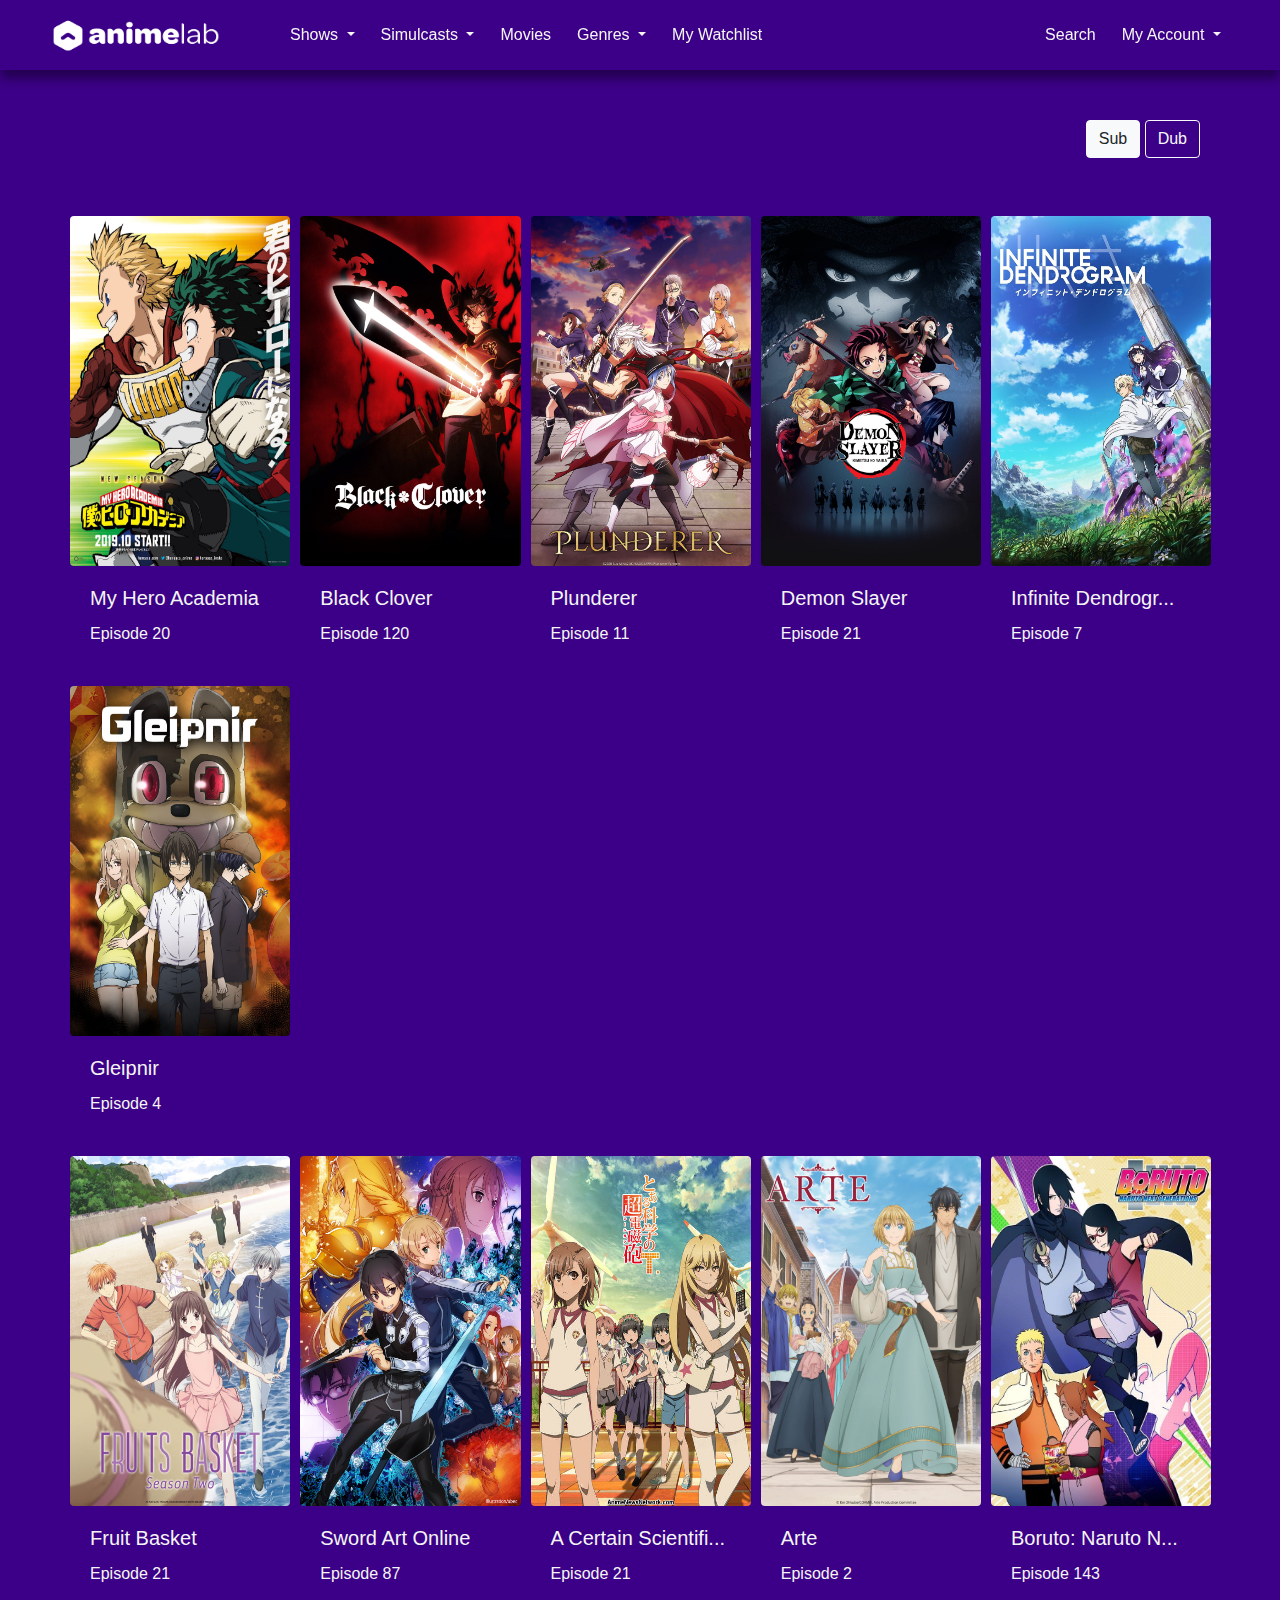
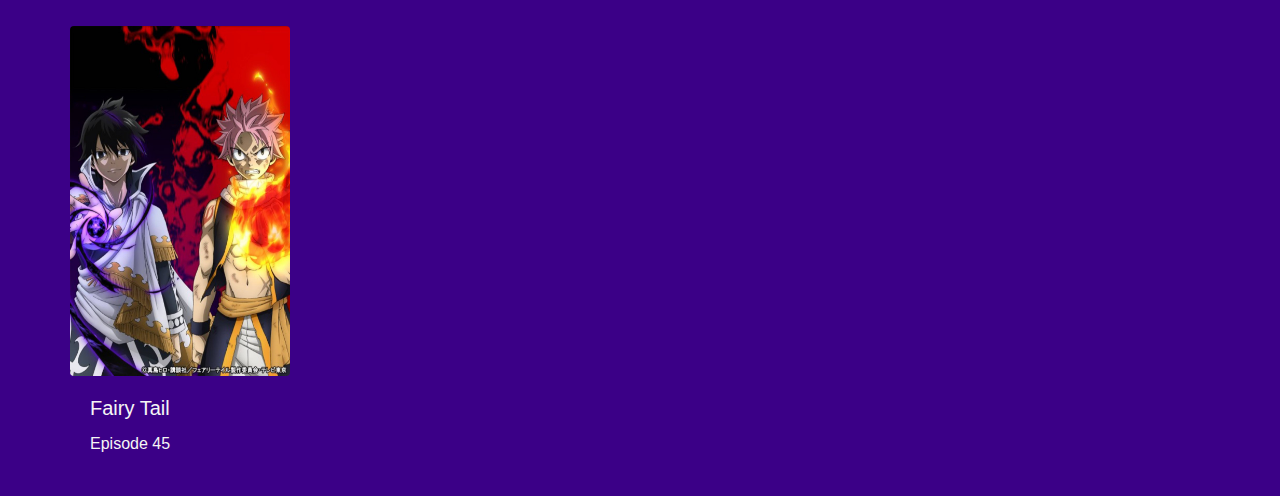
==== recentlyAdded.htm @ 4f89d4c1 "HiFi" ====
<!DOCTYPE html>
<html lang="en">

<head>
    <meta charset="UTF-8">
    <meta name="viewport" content="width=device-width, initial-scale=1.0">
    <meta http-equiv="X-UA-Compatible" content="ie=edge">
    <title>AnimeLab - Watch Anime Online</title>
    <link rel="stylesheet" href="https://maxcdn.bootstrapcdn.com/bootstrap/4.0.0/css/bootstrap.min.css"
        integrity="sha384-Gn5384xqQ1aoWXA+058RXPxPg6fy4IWvTNh0E263XmFcJlSAwiGgFAW/dAiS6JXm" crossorigin="anonymous">
    <link rel="stylesheet" href="css/style.css">
</head>

<body>

    <div class="navbar1">
        <nav class="navbar sticky-top navbar-expand-md" style="height: 70px;">
            <a href="index.htm" class="navbar-brand"><img src="img/logo.png" width="240" height="50" alt=""></a>
            <button class="navbar-toggler" data-toggle="collapse" data-target="#navbarMenu">
                <span class="navbar-toggler-icon"></span>
            </button>
            <div class="collapse navbar-collapse" id="navbarMenu">
                <ul class="navbar-nav">
                    <li class="nav-item dropdown">
                        <a class="nav-link dropdown-toggle" href="#" id="navbarDropdown" role="button"
                            data-toggle="dropdown" aria-haspopup="true" aria-expanded="false">
                            Shows
                        </a>
                        <div class="dropdown-menu" aria-labelledby="navbarDropdown">
                            <a class="dropdown-item" href="#">All Shows</a>
                            <a class="dropdown-item" href="#">Recently Added</a>
                            <a class="dropdown-item" href="#">Popular Shows</a>
                            <a class="dropdown-item" href="#">Subbed Shows</a>
                            <a class="dropdown-item" href="#">Dubbed Shows</a>
                        </div>
                    </li>
                    <li class="nav-item dropdown">
                        <a class="nav-link dropdown-toggle" href="#" id="navbarDropdown" role="button"
                            data-toggle="dropdown" aria-haspopup="true" aria-expanded="false">
                            Simulcasts
                        </a>
                        <div class="dropdown-menu" aria-labelledby="navbarDropdown">
                            <a class="dropdown-item" href="#">Simulcasting Now</a>
                            <a class="dropdown-item" href="recentlyAdded.htm">Recently Aired</a>
                            <a class="dropdown-item" href="#">Simulcast Schedule</a>
                        </div>
                    </li>
                    <li class="nav-item">
                        <a class="nav-link" href="#">Movies</a>
                    </li>
                    <li class="nav-item dropdown">
                        <a class="nav-link dropdown-toggle" href="#" id="navbarDropdown" role="button"
                            data-toggle="dropdown" aria-haspopup="true" aria-expanded="false">
                            Genres
                        </a>
                        <div class="dropdown-menu" aria-labelledby="navbarDropdown">
                            <a class="dropdown-item" href="#">Action</a>
                            <a class="dropdown-item" href="#">Adventure</a>
                            <a class="dropdown-item" href="#">Comedy</a>
                            <a class="dropdown-item" href="#">Drama</a>
                            <a class="dropdown-item" href="#">Fantasy</a>
                            <a class="dropdown-item" href="#">Romance</a>
                            <a class="dropdown-item" href="#">Sci-fi</a>
                            <a class="dropdown-item" href="#">Shonen</a>
                            <a class="dropdown-item" href="#">Slice of life</a>
                            <a class="dropdown-item" href="#">Sports</a>
                            <a class="dropdown-item" href="#">Supernatural</a>
                        </div>
                    </li>
                    <li class="nav-item">
                        <a class="nav-link" href="#">My Watchlist</a>
                    </li>
                </ul>
                <ul class="navbar-nav ml-auto">
                    <li class="nav-item">
                        <a class="nav-link" href="#">Search</a>
                    </li>
                    <li class="nav-item dropdown">
                        <a class="nav-link dropdown-toggle" href="#" id="navbarDropdown" role="button"
                            data-toggle="dropdown" aria-haspopup="true" aria-expanded="false">
                            My Account
                        </a>
                        <div class="dropdown-menu" aria-labelledby="navbarDropdown">
                            <a class="dropdown-item" href="#">Preferences</a>
                            <a class="dropdown-item" href="#">Connect a deveice</a>
                            <a class="dropdown-item" href="#">Priority Support</a>
                            <a class="dropdown-item" href="#">Sign Out</a>
                        </div>
                    </li>
                </ul>
            </div>

        </nav>
    </div>



    <div class="tab">
        <button class="tablinks btn btn-outline-light" onclick="openCity(event, 'Sub')" id="defaultOpen">Sub</button>
        <button class="tablinks btn btn-outline-light" onclick="openCity(event, 'Dub')">Dub</button>
    </div>

    <br><br><br><br>


    <div id="Sub" class="tabcontent container-fluid">
        <div class="card-deck">
            <div class="card-content">
                <img src="img/Season4.png" class="card-img-top" alt="...">
                <div class="card-body">
                    <h5 class="card-title">My Hero Academia</h5>
                    <a href="#" class="card-link">Episode 20</a>
                </div>
            </div>
            <div class="card-content">
                <img src="img/BlackClover.jpg" class="card-img-top" alt="...">
                <div class="card-body">
                    <h5 class="card-title">Black Clover</h5>
                    <a href="#" class="card-link">Episode 120</a>
                </div>
            </div>
            <div class="card-content">
                <img src="img/plunderer1.jpg" class="card-img-top" alt="...">
                <div class="card-body">
                    <h5 class="card-title">Plunderer</h5>
                    <a href="#" class="card-link">Episode 11</a>
                </div>
            </div>
            <div class="card-content">
                <img src="img/DemonSlayer.jpg" class="card-img-top" alt="...">
                <div class="card-body">
                    <h5 class="card-title">Demon Slayer</h5>
                    <a href="#" class="card-link">Episode 21</a>
                </div>
            </div>
            <div class="card-content">
                <img src="img/InfDen.jpg" class="card-img-top" alt="...">
                <div class="card-body">
                    <h5 class="card-title">Infinite Dendrogr...</h5>
                    <a href="#" class="card-link">Episode 7</a>
                </div>
            </div>
            <div class="card-content">
                <img src="img/Gleipnir.jpg" class="card-img-top" alt="...">
                <div class="card-body">
                    <h5 class="card-title">Gleipnir</h5>
                    <a href="#" class="card-link">Episode 4</a>
                </div>
            </div>

        </div>

        <div class="card-deck">
            <div class="card-content">
                <img src="img/FruitsBasket2.jpg" class="card-img-top" alt="...">
                <div class="card-body">
                    <h5 class="card-title">Fruit Basket</h5>
                    <a href="#" class="card-link">Episode 21</a>
                </div>
            </div>
            <div class="card-content">
                <img src="img/SAO.jpg" class="card-img-top" alt="...">
                <div class="card-body">
                    <h5 class="card-title">Sword Art Online</h5>
                    <a href="#" class="card-link">Episode 87</a>
                </div>
            </div>
            <div class="card-content">
                <img src="img/a-certain-scientific-railgun-t.jpg" class="card-img-top" alt="...">
                <div class="card-body">
                    <h5 class="card-title">A Certain Scientifi...</h5>
                    <a href="#" class="card-link">Episode 21</a>
                </div>
            </div>
            <div class="card-content">
                <img src="img/Arte-blog.jpg" class="card-img-top" alt="...">
                <div class="card-body">
                    <h5 class="card-title">Arte</h5>
                    <a href="#" class="card-link">Episode 2</a>
                </div>
            </div>
            <div class="card-content">
                <img src="img/Boruto.jpg" class="card-img-top" alt="...">
                <div class="card-body">
                    <h5 class="card-title">Boruto: Naruto N...</h5>
                    <a href="#" class="card-link">Episode 143</a>
                </div>
            </div>
            <div class="card-content">
                <img src="img/FairyTail.jpg" class="card-img-top" alt="...">
                <div class="card-body">
                    <h5 class="card-title">Fairy Tail</h5>
                    <a href="#" class="card-link">Episode 45</a>
                </div>
            </div>

        </div>

    </div>

    <div id="Dub" class="tabcontent container-fluid">
        <div class="card-deck">
            <div class="card-content">
                <img src="img/plunderer1.jpg" class="card-img-top" alt="...">
                <div class="card-body">
                    <h5 class="card-title">Plunderer</h5>
                    <a href="#" class="card-link">Episode 8</a>
                </div>
            </div>
            <div class="card-content">
                <img src="img/Arte-blog.jpg" class="card-img-top" alt="...">
                <div class="card-body">
                    <h5 class="card-title">Arte</h5>
                    <a href="#" class="card-link">Episode 2</a>
                </div>
            </div>
            <div class="card-content">
                <img src="img/Season4.png" class="card-img-top" alt="...">
                <div class="card-body">
                    <h5 class="card-title">My Hero Academia</h5>
                    <a href="#" class="card-link">Episode 18</a>
                </div>
            </div>
            <div class="card-content">
                <img src="img/DemonSlayer.jpg" class="card-img-top" alt="...">
                <div class="card-body">
                    <h5 class="card-title">Demon Slayer</h5>
                    <a href="#" class="card-link">Episode 12</a>
                </div>
            </div>
            <div class="card-content">
                <img src="img/InfDen.jpg" class="card-img-top" alt="...">
                <div class="card-body">
                    <h5 class="card-title">Infinite Dendrogr...</h5>
                    <a href="#" class="card-link">Episode 5</a>
                </div>
            </div>
            <div class="card-content">
                <img src="img/Gleipnir.jpg" class="card-img-top" alt="...">
                <div class="card-body">
                    <h5 class="card-title">Gleipnir</h5>
                    <a href="#" class="card-link">Episode 4</a>
                </div>
            </div>

        </div>

        <div class="card-deck">
            <div class="card-content">
                <img src="img/FruitsBasket2.jpg" class="card-img-top" alt="...">
                <div class="card-body">
                    <h5 class="card-title">Fruit Basket</h5>
                    <a href="#" class="card-link">Episode 17</a>
                </div>
            </div>
            <div class="card-content">
                <img src="img/Boruto.jpg" class="card-img-top" alt="...">
                <div class="card-body">
                    <h5 class="card-title">Boruto: Naruto N...</h5>
                    <a href="#" class="card-link">Episode 50</a>
                </div>
            </div>
            <div class="card-content">
                <img src="img/BlackClover.jpg" class="card-img-top" alt="...">
                <div class="card-body">
                    <h5 class="card-title">Black Clover</h5>
                    <a href="#" class="card-link">Episode 118</a>
                </div>
            </div>
            <div class="card-content">
                <img src="img/a-certain-scientific-railgun-t.jpg" class="card-img-top" alt="...">
                <div class="card-body">
                    <h5 class="card-title">A Certain Scientifi...</h5>
                    <a href="#" class="card-link">Episode 14</a>
                </div>
            </div>
            <div class="card-content">
                <img src="img/SAO.jpg" class="card-img-top" alt="...">
                <div class="card-body">
                    <h5 class="card-title">Sword Art Online</h5>
                    <a href="#" class="card-link">Episode 85</a>
                </div>
            </div>
            <div class="card-content">
                <img src="img/FairyTail.jpg" class="card-img-top" alt="...">
                <div class="card-body">
                    <h5 class="card-title">Fairy Tail</h5>
                    <a href="#" class="card-link">Episode 44</a>
                </div>
            </div>

        </div>

    </div>











    <script src="js/script.js"></script>


    <script src="https://code.jquery.com/jquery-3.2.1.slim.min.js"
        integrity="sha384-KJ3o2DKtIkvYIK3UENzmM7KCkRr/rE9/Qpg6aAZGJwFDMVNA/GpGFF93hXpG5KkN"
        crossorigin="anonymous"></script>
    <script src="https://cdnjs.cloudflare.com/ajax/libs/popper.js/1.12.9/umd/popper.min.js"
        integrity="sha384-ApNbgh9B+Y1QKtv3Rn7W3mgPxhU9K/ScQsAP7hUibX39j7fakFPskvXusvfa0b4Q"
        crossorigin="anonymous"></script>
    <script src="https://maxcdn.bootstrapcdn.com/bootstrap/4.0.0/js/bootstrap.min.js"
        integrity="sha384-JZR6Spejh4U02d8jOt6vLEHfe/JQGiRRSQQxSfFWpi1MquVdAyjUar5+76PVCmYl"
        crossorigin="anonymous"></script>
</body>

</html>
---- css/style.css ----
body{
    background-color: #3B0087;
}

.navbar1{
    background-color: #3B0087;
    -webkit-box-shadow: 0px 10px 9px -1px rgba(0,0,0,0.39);
    -moz-box-shadow: 0px 10px 9px -1px rgba(0,0,0,0.39);
    box-shadow: 0px 10px 9px -1px rgba(0,0,0,0.39);
    margin-bottom: 50px;
}

nav.navbarv{
    height: 30;
}

.navbar-nav{
    color: white;
}

.navbar-brand{
    float: left;
}

.card{
    background-color: #3B0087;
}

.container-fluid{
    float: center;
    padding-left: 80px;
    color: whitesmoke;
}


.card-content{

    width: 220.25px;
    margin: 0 5px 20px;
    box-shadow: 0px 0px rgba(0,0,0,0.2);
    border-radius: 5px;
    position: relative;
    transition: all .15s ease-out;
}

.card-img-top{
    height: 350px;
    border-radius: 4px;
}

.nav-link, .card-link{
    color: whitesmoke;
}

.nav-item{
    padding-left: 10px;
}

.tab {
  overflow: hidden;
  padding-right: 80px;
    float: right;
}

.tabcontent {
  display: none;
  
}

.ml-auto{
    padding-right: 35px;
}

h3{
    padding-left: 80px;
    padding-bottom: 30px;
    padding-top: 30px;
    color: whitesmoke;
}
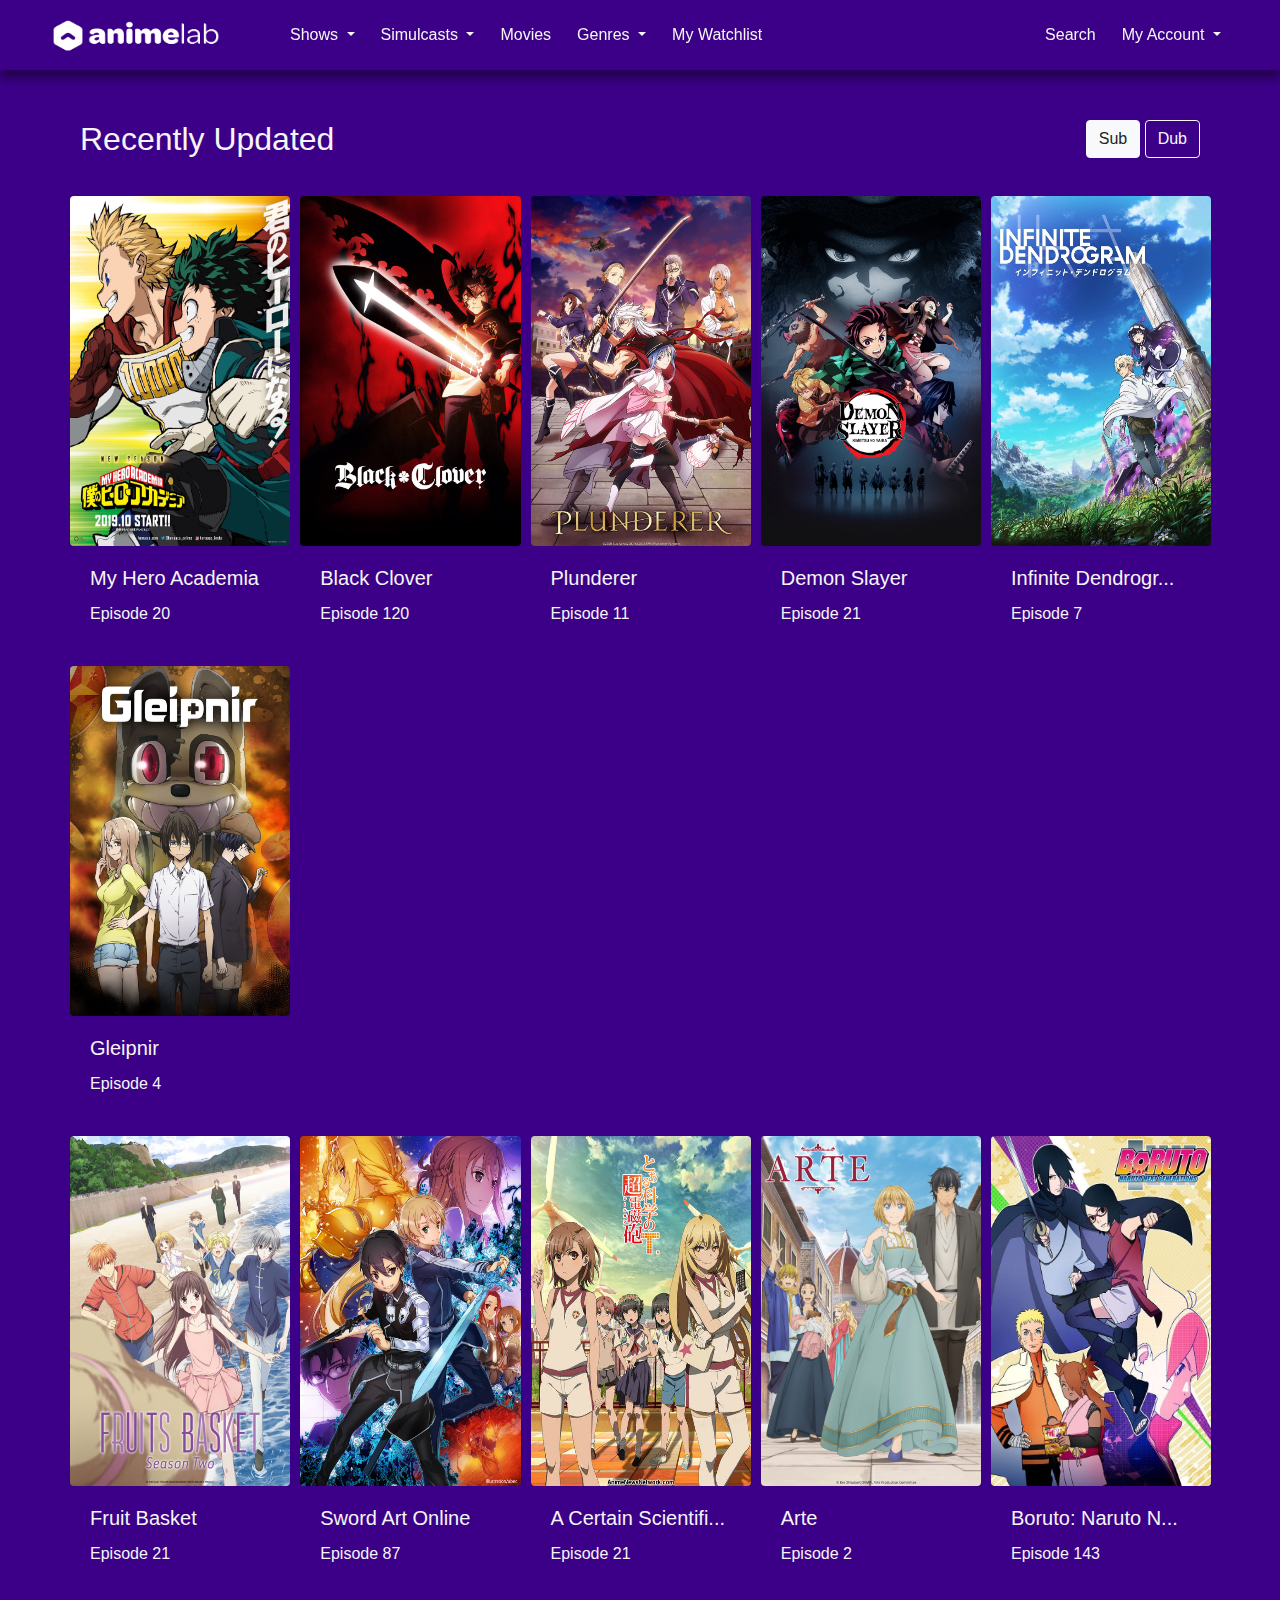
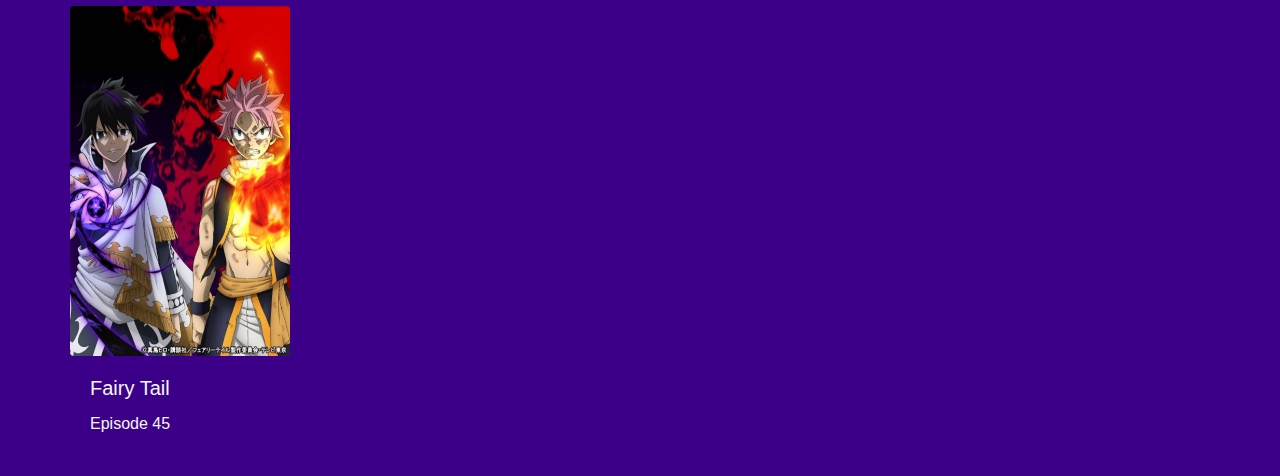
==== commit 4ce4676f: "Small Fixes" ====
--- a/recentlyAdded.htm
+++ b/recentlyAdded.htm
@@ -6,13 +6,15 @@
     <meta name="viewport" content="width=device-width, initial-scale=1.0">
     <meta http-equiv="X-UA-Compatible" content="ie=edge">
     <title>AnimeLab - Watch Anime Online</title>
+    <!--Bootstrap CDN-->
     <link rel="stylesheet" href="https://maxcdn.bootstrapcdn.com/bootstrap/4.0.0/css/bootstrap.min.css"
         integrity="sha384-Gn5384xqQ1aoWXA+058RXPxPg6fy4IWvTNh0E263XmFcJlSAwiGgFAW/dAiS6JXm" crossorigin="anonymous">
+    <!--CSS Custom Stylesheet-->
     <link rel="stylesheet" href="css/style.css">
 </head>
 
 <body>
-
+    <!--Navbar-->
     <div class="navbar1">
         <nav class="navbar sticky-top navbar-expand-md" style="height: 70px;">
             <a href="index.htm" class="navbar-brand"><img src="img/logo.png" width="240" height="50" alt=""></a>
@@ -94,13 +96,23 @@
     </div>
 
 
-
-    <div class="tab">
-        <button class="tablinks btn btn-outline-light" onclick="openCity(event, 'Sub')" id="defaultOpen">Sub</button>
-        <button class="tablinks btn btn-outline-light" onclick="openCity(event, 'Dub')">Dub</button>
+    <!--Card View-->
+
+    <div class="row">
+        <div class="col">
+            <h2>Recently Updated</h2>
+        </div>
+        <div class="col">
+            <div class="tab">
+                <button class="tablinks btn btn-outline-light" onclick="openCity(event, 'Sub')"
+                    id="defaultOpen">Sub</button>
+                <button class="tablinks btn btn-outline-light" onclick="openCity(event, 'Dub')">Dub</button>
+            </div>
+        </div>
+
     </div>
 
-    <br><br><br><br>
+
 
 
     <div id="Sub" class="tabcontent container-fluid">
@@ -302,7 +314,7 @@
 
 
 
-
+    <!--jQuery & Javascript-->
     <script src="js/script.js"></script>
 
 
--- a/css/style.css
+++ b/css/style.css
@@ -1,3 +1,5 @@
+/*Custom CSS*/
+
 body{
     background-color: #3B0087;
 }
@@ -71,9 +73,19 @@
     padding-right: 35px;
 }
 
+.row{
+    padding-bottom: 30px;
+}
+
 h3{
     padding-left: 80px;
     padding-bottom: 30px;
     padding-top: 30px;
     color: whitesmoke;
+}
+
+h2{
+    float: left;
+    padding-left: 80px;
+    color: whitesmoke;
 }